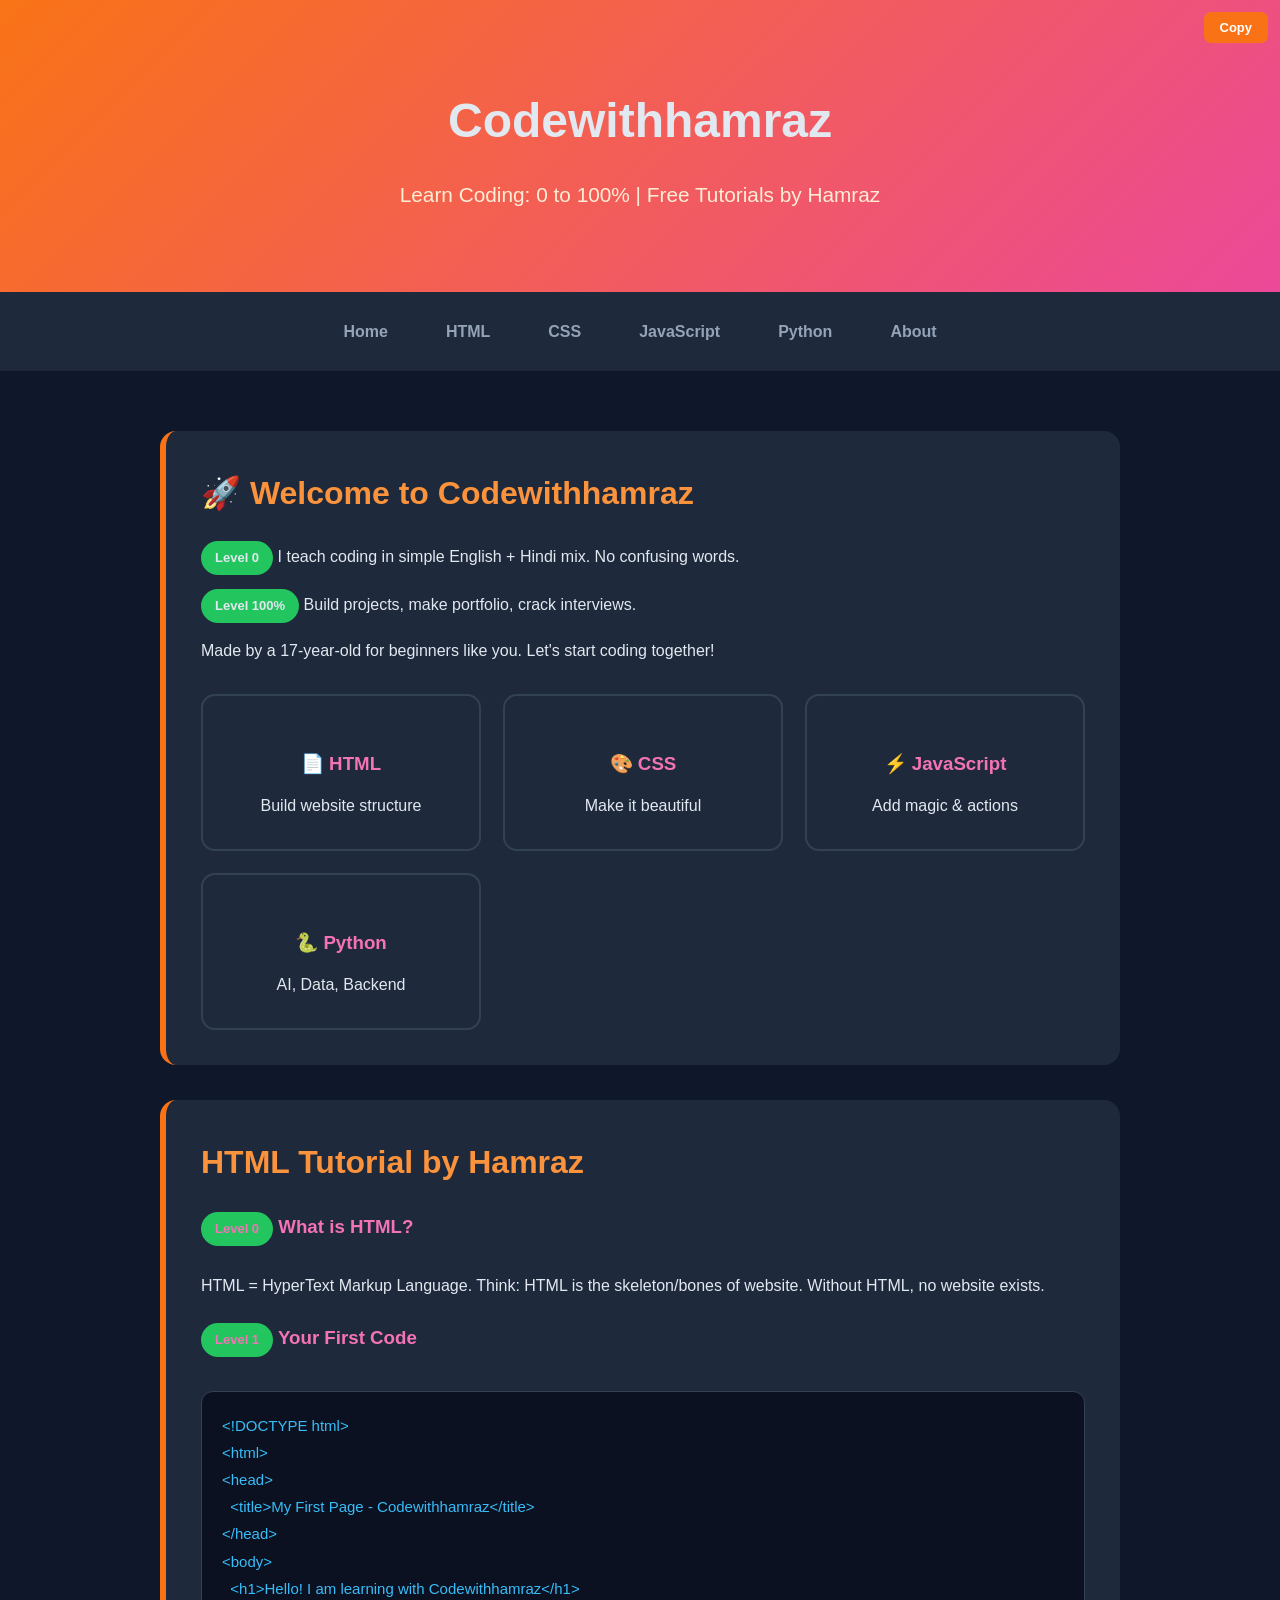
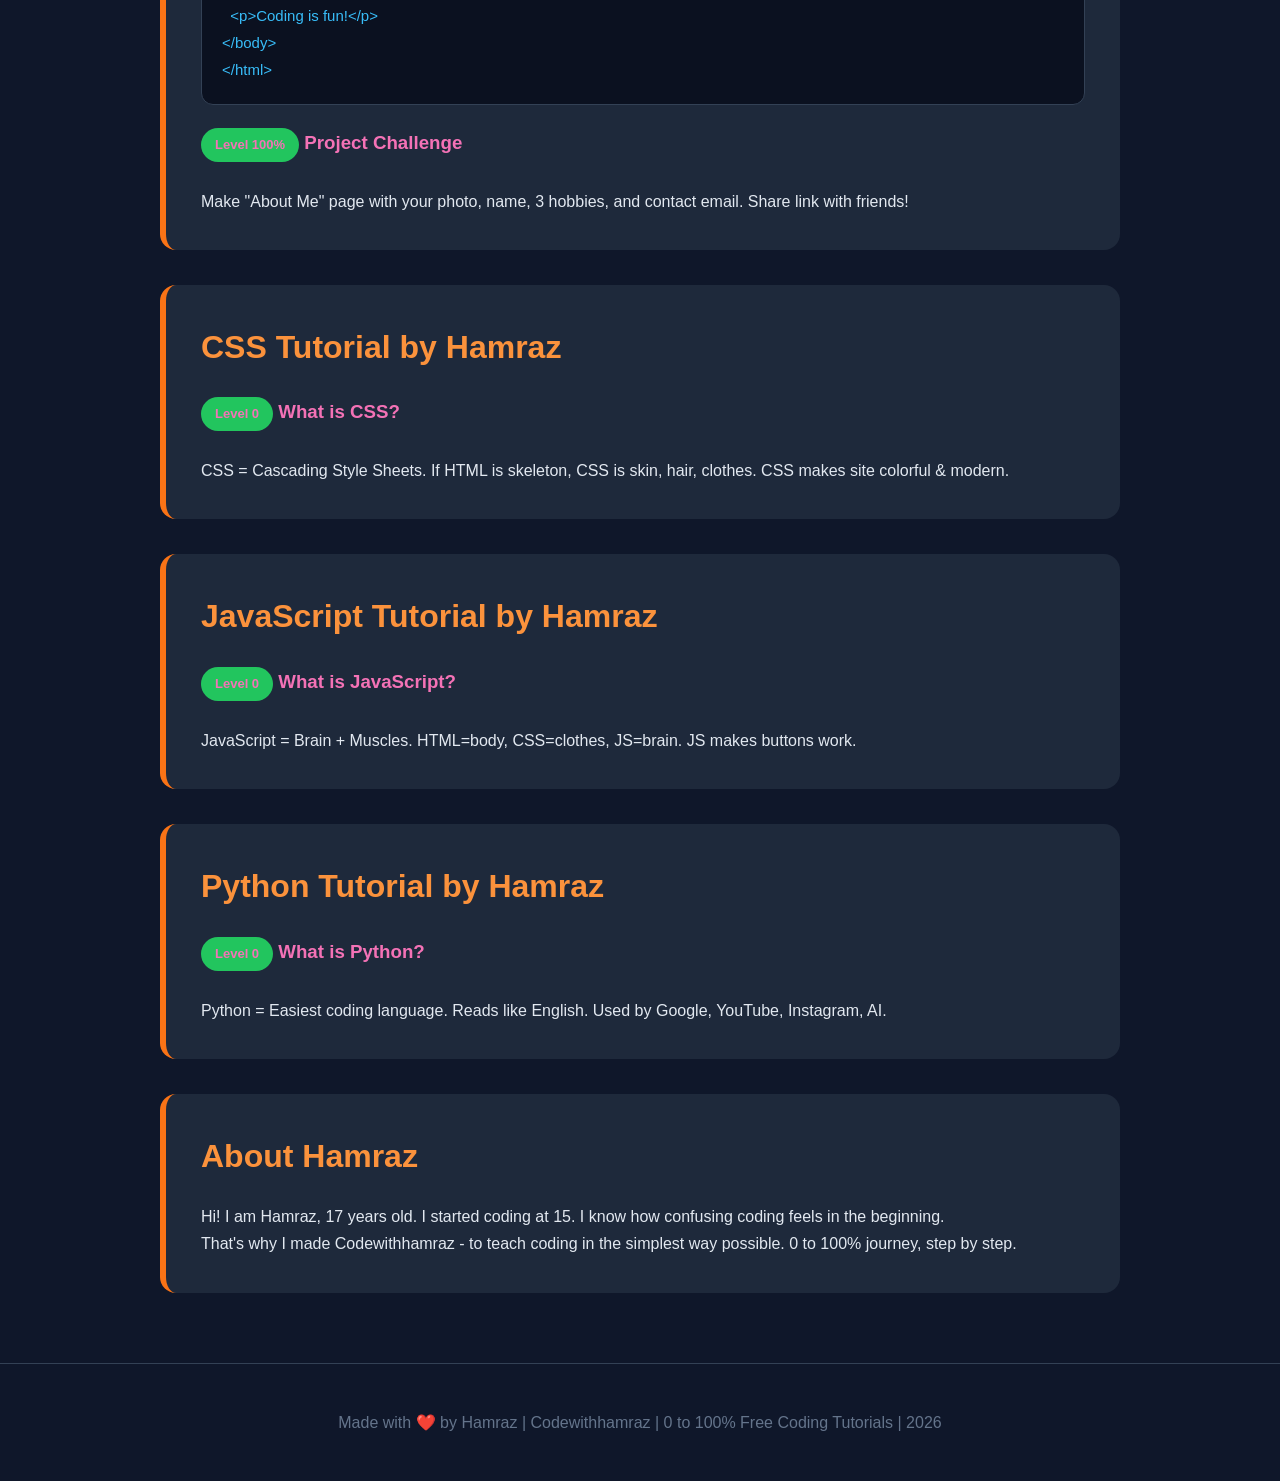
==== index.html @ ed10d459 "Update index.html" ====
<!DOCTYPE html>
<html lang="en">
<head>
<meta charset="UTF-8">
<meta name="viewport" content="width=device-width, initial-scale=1.0">
<title>Codewithhamraz - Learn Coding 0 to 100% Free</title>
<meta name="description" content="Learn coding from 0 to 100% free with Hamraz. HTML, CSS, JavaScript, Python tutorials in simple English.">
<style>
* { margin:0; padding:0; box-sizing:border-box; font-family: 'Segoe UI', Tahoma, sans-serif; }
body { background:#0f172a; color:#e2e8f0; line-height:1.7; }
header { background:linear-gradient(135deg,#f97316,#ec4899); padding:80px 20px; text-align:center; }
header h1 { font-size:3rem; margin-bottom:15px; }
header p { font-size:1.3rem; color:#ffedd5; }
nav { background:#1e293b; padding:16px; display:flex; justify-content:center; gap:18px; flex-wrap:wrap; position:sticky; top:0; z-index:10; }
nav a { color:#94a3b8; text-decoration:none; padding:10px 20px; border-radius:8px; font-weight:600; transition:0.3s; }
nav a:hover { background:#f97316; color:white; }
.container { max-width:1000px; margin:60px auto; padding:0 20px; }
.card { background:#1e293b; padding:35px; border-radius:16px; margin-bottom:35px; border-left:6px solid #f97316; }
h2 { color:#fb923c; margin-bottom:20px; font-size:2rem; }
h3 { color:#f472b6; margin:22px 0 12px 0; }
.level { display:inline-block; background:#22c55e; padding:6px 14px; border-radius:20px; font-size:13px; font-weight:700; margin-bottom:14px; }
pre { background:#0b1120; padding:20px; border-radius:12px; overflow-x:auto; margin:20px 0; border:1px solid #334155; position:relative; }
code { color:#38bdf8; font-size:15px; }
.copy-btn { background:#f97316; border:none; color:white; padding:8px 16px; border-radius:7px; cursor:pointer; font-size:13px; position:absolute; top:12px; right:12px; font-weight:600; }
.grid { display:grid; grid-template-columns:repeat(auto-fit,minmax(230px,1fr)); gap:22px; margin-top:30px; }
.box { background:#1e293b; padding:30px; border-radius:14px; text-align:center; border:2px solid #334155; }
footer { text-align:center; padding:45px 20px; color:#64748b; margin-top:70px; border-top:1px solid #334155; }
</style>
</head>
<body>

<header>
<h1>Codewithhamraz</h1>
<p>Learn Coding: 0 to 100% | Free Tutorials by Hamraz</p>
</header>

<nav>
<a href="#home">Home</a>
<a href="#html">HTML</a>
<a href="#css">CSS</a>
<a href="#js">JavaScript</a>
<a href="#python">Python</a>
<a href="#about">About</a>
</nav>

<div class="container">

<section id="home" class="card">
<h2>🚀 Welcome to Codewithhamraz</h2>
<p><span class="level">Level 0</span> I teach coding in simple English + Hindi mix. No confusing words.</p>
<p><span class="level">Level 100%</span> Build projects, make portfolio, crack interviews.</p>
<p>Made by a 17-year-old for beginners like you. Let's start coding together!</p>

<div class="grid">
<div class="box"><h3>📄 HTML</h3><p>Build website structure</p></div>
<div class="box"><h3>🎨 CSS</h3><p>Make it beautiful</p></div>
<div class="box"><h3>⚡ JavaScript</h3><p>Add magic & actions</p></div>
<div class="box"><h3>🐍 Python</h3><p>AI, Data, Backend</p></div>
</div>
</section>

<section id="html" class="card">
<h2>HTML Tutorial by Hamraz</h2>
<h3><span class="level">Level 0</span> What is HTML?</h3>
<p>HTML = HyperText Markup Language. Think: HTML is the skeleton/bones of website. Without HTML, no website exists.</p>

<h3><span class="level">Level 1</span> Your First Code</h3>
<button class="copy-btn" onclick="copyCode(this)">Copy</button>
<pre><code>&lt;!DOCTYPE html&gt;
&lt;html&gt;
&lt;head&gt;
  &lt;title&gt;My First Page - Codewithhamraz&lt;/title&gt;
&lt;/head&gt;
&lt;body&gt;
  &lt;h1&gt;Hello! I am learning with Codewithhamraz&lt;/h1&gt;
  &lt;p&gt;Coding is fun!&lt;/p&gt;
&lt;/body&gt;
&lt;/html&gt;</code></pre>

<h3><span class="level">Level 100%</span> Project Challenge</h3>
<p>Make "About Me" page with your photo, name, 3 hobbies, and contact email. Share link with friends!</p>
</section>

<section id="css" class="card">
<h2>CSS Tutorial by Hamraz</h2>
<h3><span class="level">Level 0</span> What is CSS?</h3>
<p>CSS = Cascading Style Sheets. If HTML is skeleton, CSS is skin, hair, clothes. CSS makes site colorful & modern.</p>
</section>

<section id="js" class="card">
<h2>JavaScript Tutorial by Hamraz</h2>
<h3><span class="level">Level 0</span> What is JavaScript?</h3>
<p>JavaScript = Brain + Muscles. HTML=body, CSS=clothes, JS=brain. JS makes buttons work.</p>
</section>

<section id="python" class="card">
<h2>Python Tutorial by Hamraz</h2>
<h3><span class="level">Level 0</span> What is Python?</h3>
<p>Python = Easiest coding language. Reads like English. Used by Google, YouTube, Instagram, AI.</p>
</section>

<section id="about" class="card">
<h2>About Hamraz</h2>
<p>Hi! I am Hamraz, 17 years old. I started coding at 15. I know how confusing coding feels in the beginning.</p>
<p>That's why I made Codewithhamraz - to teach coding in the simplest way possible. 0 to 100% journey, step by step.</p>
</section>

</div>

<footer>
Made with ❤️ by Hamraz | Codewithhamraz | 0 to 100% Free Coding Tutorials | 2026
</footer>

<script>
function copyCode(btn) {
  const code = btn.nextElementSibling.querySelector('code').innerText;
  navigator.clipboard.writeText(code);
  btn.innerText = "Copied!";
  setTimeout(() => btn.innerText = "Copy", 2000);
}
</script>

</body>
</html>
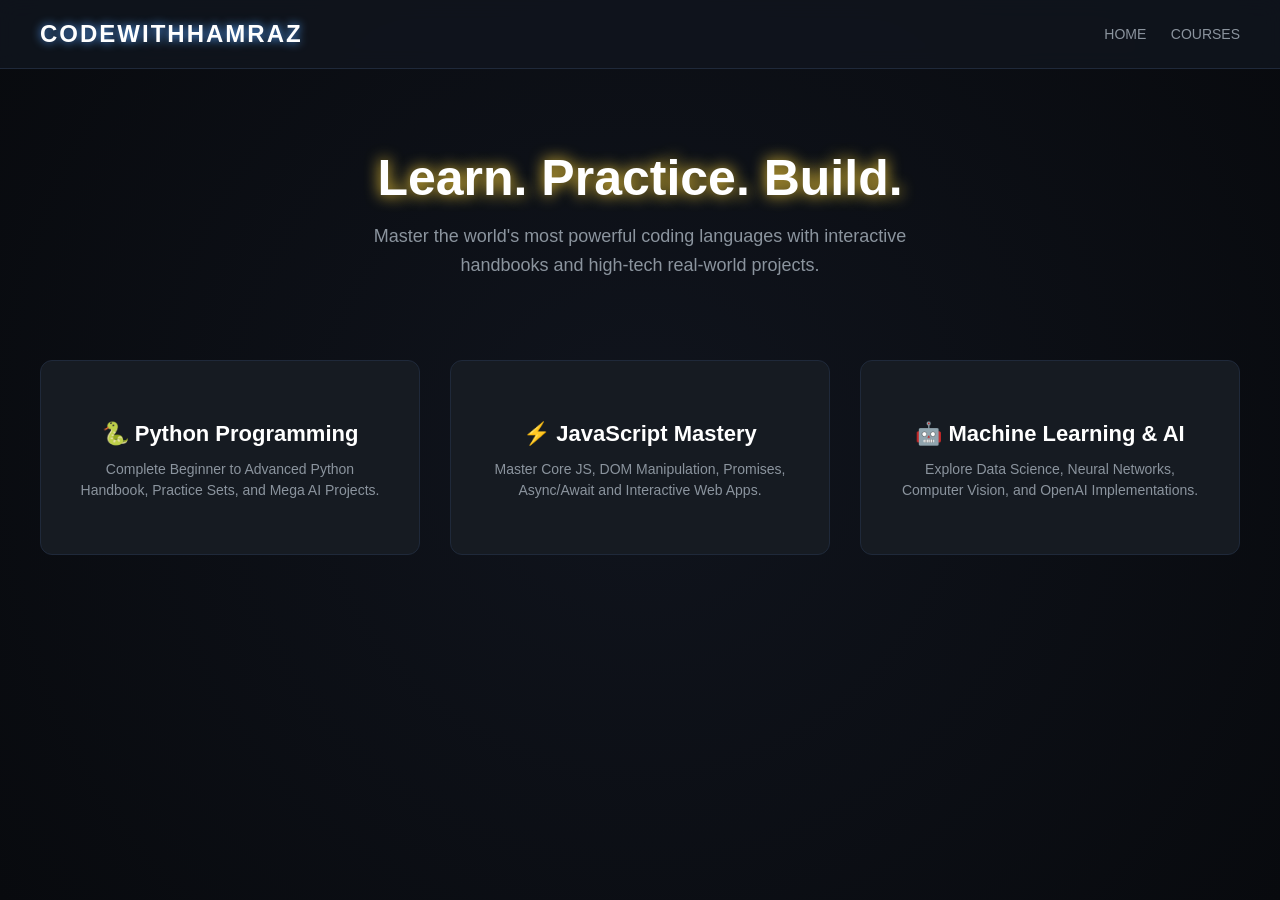
==== commit f4c82abd: "Update index.html" ====
--- a/index.html
+++ b/index.html
@@ -1,124 +1,309 @@
 <!DOCTYPE html>
-<html lang="en">
+<html lang="hi">
 <head>
-<meta charset="UTF-8">
-<meta name="viewport" content="width=device-width, initial-scale=1.0">
-<title>Codewithhamraz - Learn Coding 0 to 100% Free</title>
-<meta name="description" content="Learn coding from 0 to 100% free with Hamraz. HTML, CSS, JavaScript, Python tutorials in simple English.">
-<style>
-* { margin:0; padding:0; box-sizing:border-box; font-family: 'Segoe UI', Tahoma, sans-serif; }
-body { background:#0f172a; color:#e2e8f0; line-height:1.7; }
-header { background:linear-gradient(135deg,#f97316,#ec4899); padding:80px 20px; text-align:center; }
-header h1 { font-size:3rem; margin-bottom:15px; }
-header p { font-size:1.3rem; color:#ffedd5; }
-nav { background:#1e293b; padding:16px; display:flex; justify-content:center; gap:18px; flex-wrap:wrap; position:sticky; top:0; z-index:10; }
-nav a { color:#94a3b8; text-decoration:none; padding:10px 20px; border-radius:8px; font-weight:600; transition:0.3s; }
-nav a:hover { background:#f97316; color:white; }
-.container { max-width:1000px; margin:60px auto; padding:0 20px; }
-.card { background:#1e293b; padding:35px; border-radius:16px; margin-bottom:35px; border-left:6px solid #f97316; }
-h2 { color:#fb923c; margin-bottom:20px; font-size:2rem; }
-h3 { color:#f472b6; margin:22px 0 12px 0; }
-.level { display:inline-block; background:#22c55e; padding:6px 14px; border-radius:20px; font-size:13px; font-weight:700; margin-bottom:14px; }
-pre { background:#0b1120; padding:20px; border-radius:12px; overflow-x:auto; margin:20px 0; border:1px solid #334155; position:relative; }
-code { color:#38bdf8; font-size:15px; }
-.copy-btn { background:#f97316; border:none; color:white; padding:8px 16px; border-radius:7px; cursor:pointer; font-size:13px; position:absolute; top:12px; right:12px; font-weight:600; }
-.grid { display:grid; grid-template-columns:repeat(auto-fit,minmax(230px,1fr)); gap:22px; margin-top:30px; }
-.box { background:#1e293b; padding:30px; border-radius:14px; text-align:center; border:2px solid #334155; }
-footer { text-align:center; padding:45px 20px; color:#64748b; margin-top:70px; border-top:1px solid #334155; }
-</style>
+    <meta charset="UTF-8">
+    <meta name="viewport" content="width=device-width, initial-scale=1.0">
+    <title>CodeWithHamraz - Cyberpunk Coding Hub</title>
+    <style>
+        * { box-sizing: border-box; margin: 0; padding: 0; font-family: 'Segoe UI', Tahoma, Geneva, Verdana, sans-serif; }
+        body { background: radial-gradient(circle at center, #10141d 0%, #080a0e 100%); color: #e0e6ed; overflow-x: hidden; min-height: 100vh; }
+        a { text-decoration: none; transition: 0.3s; }
+
+        /* Navigation Header */
+        header { background: rgba(16, 20, 29, 0.9); padding: 20px 40px; display: flex; justify-content: space-between; align-items: center; border-bottom: 1px solid #1f293a; position: sticky; top: 0; z-index: 100; backdrop-filter: blur(10px); }
+        .logo { font-size: 24px; font-weight: 800; color: #fff; text-transform: uppercase; letter-spacing: 2px; text-shadow: 0 0 10px #58a6ff; }
+        .nav-links a { color: #8b949e; font-size: 14px; font-weight: 500; text-transform: uppercase; margin-left: 20px; }
+        .nav-links a:hover { color: #fff; text-shadow: 0 0 5px #fff; }
+
+        /* Main Homepage Section */
+        #main-homepage { padding: 80px 40px; display: block; }
+        .hero { text-align: center; margin-bottom: 80px; position: relative; }
+        .hero h1 { font-size: 50px; color: #fff; text-shadow: 0 0 15px #ffd43b; margin-bottom: 15px; }
+        .hero p { font-size: 18px; color: #8b949e; max-width: 600px; margin: 0 auto; line-height: 1.6; }
+
+        /* Redesigned 3D Glowing Course Cards */
+        .course-grid { display: grid; grid-template-columns: repeat(auto-fit, minmax(300px, 1fr)); gap: 30px; max-width: 1200px; margin: 0 auto; }
+        .course-card { background: #161b22; border: 1px solid #1f293a; border-radius: 12px; padding: 35px; text-align: center; transition: 0.4s; cursor: pointer; position: relative; }
+        .course-card h3 { font-size: 22px; color: #fff; margin-bottom: 12px; }
+        .course-card p { font-size: 14px; color: #8b949e; line-height: 1.5; }
+        
+        /* Individual Card Glows */
+        #python-card:hover { border-color: #ffd43b; box-shadow: 0 10px 30px rgba(255, 212, 59, 0.2); transform: translateY(-10px); }
+        #js-card:hover { border-color: #f7df1e; box-shadow: 0 10px 30px rgba(247, 223, 30, 0.2); transform: translateY(-10px); }
+        #ml-card:hover { border-color: #00ced1; box-shadow: 0 10px 30px rgba(0, 206, 209, 0.2); transform: translateY(-10px); }
+
+        /* COURSE INNER SECTIONS (Hidden initially) */
+        .course-container { display: none; width: 100%; min-height: 100vh; }
+        .course-container.active { display: flex; }
+
+        /* Universal Sidebar */
+        .sidebar { width: 320px; background: #080a0e; padding: 30px 15px; border-right: 1px solid #1f293a; height: 100vh; position: sticky; top: 75px; overflow-y: auto; }
+        .sidebar h2 { text-align: center; margin-bottom: 25px; font-size: 20px; color: #ffd43b; text-transform: uppercase; }
+        .sidebar a { display: block; color: #8b949e; padding: 12px 15px; border-radius: 6px; margin-bottom: 8px; font-size: 13px; font-weight: 500; cursor: pointer; }
+        .sidebar a:hover { color: #fff; background: rgba(255,255,255,0.05); }
+        .sidebar a.active { color: #fff; background: #161b22; border: 1px solid #306998; box-shadow: 0 0 15px rgba(48, 105, 152, 0.3); }
+
+        /* Content Area */
+        .content-area { flex: 1; padding: 60px 40px; background: #0d1117; }
+        .chapter-content { display: none; max-width: 900px; margin: 0 auto; animation: fadeIn 0.4s; }
+        .chapter-content.active { display: block; }
+
+        /* Typography inside courses */
+        h1.chapter-title { color: #58a6ff; margin-bottom: 20px; font-size: 32px; border-bottom: 2px solid #306998; padding-bottom: 10px; }
+        h3 { color: #ffd43b; margin: 25px 0 12px 0; font-size: 18px; }
+        p { line-height: 1.7; margin-bottom: 18px; font-size: 16px; color: #c9d1d9; }
+        ul, ol { margin-left: 25px; margin-bottom: 18px; line-height: 1.7; color: #c9d1d9; }
+        li { margin-bottom: 7px; }
+
+        /* Code Block Styling */
+        pre { background: #161b22; border: 1px solid #1f293a; border-radius: 8px; padding: 20px; margin: 20px 0; overflow-x: auto; font-family: monospace; font-size: 14px; color: #f0f6fc; }
+        .practice-set { background: rgba(255, 212, 59, 0.05); border-left: 4px solid #ffd43b; padding: 25px; margin-top: 40px; border-radius: 8px; }
+        .inner-grid { display: grid; grid-template-columns: repeat(auto-fit, minmax(200px, 1fr)); gap: 15px; margin: 25px 0; }
+        .inner-card { background: #161b22; border: 1px solid #30363d; padding: 15px; border-radius: 6px; text-align: center; font-size: 14px; }
+
+        @keyframes fadeIn { from { opacity: 0; transform: translateY(10px); } to { opacity: 1; transform: translateY(0); } }
+    </style>
 </head>
 <body>
 
-<header>
-<h1>Codewithhamraz</h1>
-<p>Learn Coding: 0 to 100% | Free Tutorials by Hamraz</p>
-</header>
-
-<nav>
-<a href="#home">Home</a>
-<a href="#html">HTML</a>
-<a href="#css">CSS</a>
-<a href="#js">JavaScript</a>
-<a href="#python">Python</a>
-<a href="#about">About</a>
-</nav>
-
-<div class="container">
-
-<section id="home" class="card">
-<h2>🚀 Welcome to Codewithhamraz</h2>
-<p><span class="level">Level 0</span> I teach coding in simple English + Hindi mix. No confusing words.</p>
-<p><span class="level">Level 100%</span> Build projects, make portfolio, crack interviews.</p>
-<p>Made by a 17-year-old for beginners like you. Let's start coding together!</p>
-
-<div class="grid">
-<div class="box"><h3>📄 HTML</h3><p>Build website structure</p></div>
-<div class="box"><h3>🎨 CSS</h3><p>Make it beautiful</p></div>
-<div class="box"><h3>⚡ JavaScript</h3><p>Add magic & actions</p></div>
-<div class="box"><h3>🐍 Python</h3><p>AI, Data, Backend</p></div>
-</div>
-</section>
-
-<section id="html" class="card">
-<h2>HTML Tutorial by Hamraz</h2>
-<h3><span class="level">Level 0</span> What is HTML?</h3>
-<p>HTML = HyperText Markup Language. Think: HTML is the skeleton/bones of website. Without HTML, no website exists.</p>
-
-<h3><span class="level">Level 1</span> Your First Code</h3>
-<button class="copy-btn" onclick="copyCode(this)">Copy</button>
-<pre><code>&lt;!DOCTYPE html&gt;
-&lt;html&gt;
-&lt;head&gt;
-  &lt;title&gt;My First Page - Codewithhamraz&lt;/title&gt;
-&lt;/head&gt;
-&lt;body&gt;
-  &lt;h1&gt;Hello! I am learning with Codewithhamraz&lt;/h1&gt;
-  &lt;p&gt;Coding is fun!&lt;/p&gt;
-&lt;/body&gt;
-&lt;/html&gt;</code></pre>
-
-<h3><span class="level">Level 100%</span> Project Challenge</h3>
-<p>Make "About Me" page with your photo, name, 3 hobbies, and contact email. Share link with friends!</p>
-</section>
-
-<section id="css" class="card">
-<h2>CSS Tutorial by Hamraz</h2>
-<h3><span class="level">Level 0</span> What is CSS?</h3>
-<p>CSS = Cascading Style Sheets. If HTML is skeleton, CSS is skin, hair, clothes. CSS makes site colorful & modern.</p>
-</section>
-
-<section id="js" class="card">
-<h2>JavaScript Tutorial by Hamraz</h2>
-<h3><span class="level">Level 0</span> What is JavaScript?</h3>
-<p>JavaScript = Brain + Muscles. HTML=body, CSS=clothes, JS=brain. JS makes buttons work.</p>
-</section>
-
-<section id="python" class="card">
-<h2>Python Tutorial by Hamraz</h2>
-<h3><span class="level">Level 0</span> What is Python?</h3>
-<p>Python = Easiest coding language. Reads like English. Used by Google, YouTube, Instagram, AI.</p>
-</section>
-
-<section id="about" class="card">
-<h2>About Hamraz</h2>
-<p>Hi! I am Hamraz, 17 years old. I started coding at 15. I know how confusing coding feels in the beginning.</p>
-<p>That's why I made Codewithhamraz - to teach coding in the simplest way possible. 0 to 100% journey, step by step.</p>
-</section>
-
-</div>
-
-<footer>
-Made with ❤️ by Hamraz | Codewithhamraz | 0 to 100% Free Coding Tutorials | 2026
-</footer>
-
-<script>
-function copyCode(btn) {
-  const code = btn.nextElementSibling.querySelector('code').innerText;
-  navigator.clipboard.writeText(code);
-  btn.innerText = "Copied!";
-  setTimeout(() => btn.innerText = "Copy", 2000);
-}
-</script>
-
+    <header>
+        <div class="logo">CodeWithHamraz</div>
+        <nav class="nav-links">
+            <a href="#" onclick="showHomepage()">Home</a>
+            <a href="#courses">Courses</a>
+        </nav>
+    </header>
+
+    <section id="main-homepage">
+        <div class="hero">
+            <h1>Learn. Practice. Build.</h1>
+            <p>Master the world's most powerful coding languages with interactive handbooks and high-tech real-world projects.</p>
+        </div>
+
+        <div class="course-grid" id="courses">
+            <div class="course-card" id="python-card" onclick="openCourse('python')">
+                <h3>🐍 Python Programming</h3>
+                <p>Complete Beginner to Advanced Python Handbook, Practice Sets, and Mega AI Projects.</p>
+            </div>
+
+            <div class="course-card" id="js-card" onclick="openCourse('javascript')">
+                <h3>⚡ JavaScript Mastery</h3>
+                <p>Master Core JS, DOM Manipulation, Promises, Async/Await and Interactive Web Apps.</p>
+            </div>
+
+            <div class="course-card" id="ml-card" onclick="openCourse('ml')">
+                <h3>🤖 Machine Learning & AI</h3>
+                <p>Explore Data Science, Neural Networks, Computer Vision, and OpenAI Implementations.</p>
+            </div>
+        </div>
+    </section>
+
+    <section id="python-section" class="course-container">
+        <div class="sidebar">
+            <h2>Python Handbook</h2>
+            <a onclick="showChapter('py', 'py-cover')" class="active">🏠 Overview</a>
+            <a onclick="showChapter('py', 'py-ch1')">💥 Ch 1: Modules & Pip</a>
+            <a onclick="showChapter('py', 'py-ch2')">🔢 Ch 2: Variables & Datatypes</a>
+            <a onclick="showChapter('py', 'py-ch3')">🔤 Ch 3: Strings</a>
+            <a onclick="showChapter('py', 'py-ch4')">📋 Ch 4: Lists & Tuples</a>
+            <a onclick="showChapter('py', 'py-ch5')">📖 Ch 5: Dictionary & Sets</a>
+            <a onclick="showChapter('py', 'py-ch6')">🔀 Ch 6: Conditionals</a>
+            <a onclick="showChapter('py', 'py-ch7')">🔄 Ch 7: Loops in Python</a>
+            <a onclick="showChapter('py', 'py-ch8')">⚙️ Ch 8: Functions & Recursion</a>
+            <a onclick="showChapter('py', 'py-ch9')">📂 Ch 9: File I/O</a>
+            <a onclick="showChapter('py', 'py-ch10')">🏗️ Ch 10: OOPs Concepts</a>
+            <a onclick="showChapter('py', 'py-ch11')">🧬 Ch 11: Inheritance</a>
+            <a onclick="showChapter('py', 'py-ch12')">🚀 Ch 12: Advanced Python 1</a>
+            <a onclick="showChapter('py', 'py-ch13')">🔥 Ch 13: Advanced Python 2</a>
+            <a onclick="showChapter('py', 'py-proj1')">🎮 Project 1: Snake Water Gun</a>
+            <a onclick="showChapter('py', 'py-proj2')">🎯 Project 2: Perfect Guess</a>
+            <a onclick="showChapter('py', 'py-megaproj')">🤖 Mega AI Projects</a>
+        </div>
+        <div class="content-area">
+            <div id="py-cover" class="chapter-content active">
+                <h1 class="chapter-title">The Ultimate Python Handbook</h1>
+                <p>Welcome to CodeWithHamraz's Python course! Python rules the industry in AI, Data Science, and Web Automation.</p>
+                <pre><code>print("Welcome to CodeWithHamraz Python Guide!")</code></pre>
+            </div>
+            <div id="py-ch1" class="chapter-content">
+                <h1 class="chapter-title">Chapter 1: Modules, Comments & Pip</h1>
+                <p>Python ek aasan aur beginner friendly language hai. Iska use AI aur Automation me sabse zyada hota hai.</p>
+                <p><strong>Pip:</strong> Package manager jo external modules install karta hai (e.g. <code>pip install flask</code>).</p>
+                <pre><code>import os  # Built-in module
+print("Hello World")  # First Program</code></pre>
+            </div>
+            <div id="py-ch2" class="chapter-content">
+                <h1 class="chapter-title">Chapter 2: Variables and Datatypes</h1>
+                <p>Variables data containers hote hain. Python input automatic data type scan karta hai.</p>
+                <pre><code>a = 45  # Integer
+b = "Hamraz"  # String
+c = 85.6  # Float</code></pre>
+            </div>
+            <div id="py-ch3" class="chapter-content">
+                <h1 class="chapter-title">Chapter 3: Strings</h1>
+                <p>String slice syntax: <code>name[start:end]</code>. Characters count, change aur modification standard operations hain.</p>
+                <pre><code>name = "Hamraz"
+print(name[0:3]) # Output: Ham</code></pre>
+            </div>
+            <div id="py-ch4" class="chapter-content"><h1 class="chapter-title">Chapter 4: Lists & Tuples</h1><p>List mutable (changeable) container hai aur Tuple immutable (unchangeable) hota hai.</p><pre><code>myList = [1, 5, 8, "Python"]
+myTuple = (1, 2, 3)</code></pre></div>
+            <div id="py-ch5" class="chapter-content"><h1 class="chapter-title">Chapter 5: Dictionary & Sets</h1><p>Dictionary Key-Value pair collections store karta hai, Sets unique non-repetitive values hold karta hai.</p><pre><code>myDict = {"key": "value"}
+mySet = {1, 2, 3, 3} # duplicate 3 is ignored</code></pre></div>
+            <div id="py-ch6" class="chapter-content"><h1 class="chapter-title">Chapter 6: Conditional Expressions</h1><p>Decision making ke liye <code>if-elif-else</code> ladder statements use hote hain.</p><pre><code>if(a > 18): print("Adult")
+else: print("Minor")</code></pre></div>
+            <div id="py-ch7" class="chapter-content"><h1 class="chapter-title">Chapter 7: Loops in Python</h1><p>Code repetitive block execution ke liye <code>for</code> aur <code>while</code> loops optimized hain.</p><pre><code>for i in range(10):
+    print(i)</code></pre></div>
+            <div id="py-ch8" class="chapter-content"><h1 class="chapter-title">Chapter 8: Functions & Recursion</h1><p>Reusable code block dynamic processing functions generate karta hai. Recursion self-calling operations execute karta hai.</p><pre><code>def greet(name):
+    print("Hello " + name)</code></pre></div>
+            <div id="py-ch9" class="chapter-content"><h1 class="chapter-title">Chapter 9: File I/O</h1><p>Hard drive data files persistent data management control data load methods optimize karti hai.</p><pre><code>with open("file.txt", "r") as f:
+    data = f.read()</code></pre></div>
+            <div id="py-ch10" class="chapter-content"><h1 class="chapter-title">Chapter 10: OOPs Concepts</h1><p>Classes, Objects aur attributes blueprint standard real-world architectural entity logic design models hain.</p><pre><code>class Employee:
+    company = "Google"</code></pre></div>
+            <div id="py-ch11" class="chapter-content"><h1 class="chapter-title">Chapter 11: Inheritance</h1><p>Base class attributes and behaviors code extension sub-class properties logic expand methods inject patterns support krti h.</p></div>
+            <div id="py-ch12" class="chapter-content"><h1 class="chapter-title">Chapter 12: Advanced Python 1</h1><p>Exception Handling (try-except), Walrus operator, Match Case aur Custom Exception management system operations standard code handling types compile karta h.</p></div>
+            <div id="py-ch13" class="chapter-content"><h1 class="chapter-title">Chapter 13: Advanced Python 2</h1><p>Lambda expressions, Map, Filter, Reduce architecture operations functions sequence logic structures design optimize tools execute elements compile methods handle execution map layers deploy parameters sync tags pattern models build patterns execute structure.</p></div>
+            <div id="py-proj1" class="chapter-content"><h1 class="chapter-title">Project 1: Snake Water Gun</h1><p>Random matrix module choices logical conditions engine computer processing workflow structure game logic compile operations trace map handles.</p></div>
+            <div id="py-proj2" class="chapter-content"><h1 class="chapter-title">Project 2: Perfect Guess Game</h1><p>High low system algorithm loop counter tracking user engine score generation modules build structure.</p></div>
+            <div id="py-megaproj" class="chapter-content">
+                <h1 class="chapter-title">🤖 Mega AI Projects</h1>
+                <h3>1. Jarvis Voice Assistant</h3>
+                <p>Speech recognition, Pyttsx3 text modules, internet browsers aur dynamic data processing engine control setup execute patterns system deploy architecture.</p>
+                <h3>2. Auto WhatsApp Chatbot</h3>
+                <p>Pyautogui system capture click simulation coordinates monitoring and dynamic processing automation.</p>
+            </div>
+        </div>
+    </section>
+
+    <section id="javascript-section" class="course-container">
+        <div class="sidebar">
+            <h2>JavaScript Guide</h2>
+            <a onclick="showChapter('js', 'js-cover')" class="active">🏠 JS Overview</a>
+            <a onclick="showChapter('js', 'js-ch1')">⚡ Variables & Operators</a>
+            <a onclick="showChapter('js', 'js-ch2')">🎯 DOM Manipulation</a>
+            <a onclick="showChapter('js', 'js-ch3')">🚀 Async Await & API</a>
+            <a onclick="showChapter('js', 'js-proj')">🎮 Interactive Projects</a>
+        </div>
+        <div class="content-area">
+            <div id="js-cover" class="chapter-content active">
+                <h1 class="chapter-title">JavaScript Mastery</h1>
+                <p>JavaScript core internet interaction processing software model dynamic interfaces construct data pipeline client layer system deploy systems automation control web structure development handles.</p>
+                <pre><code>console.log("JavaScript Engine Live!");</code></pre>
+            </div>
+            <div id="js-ch1" class="chapter-content">
+                <h1 class="chapter-title">Variables & Modern Scopes</h1>
+                <p>Modern scripts contain scope optimization declarations <code>let</code>, <code>const</code>, and <code>var</code> global structures tracking elements definitions block execution scope logic layout operations.</p>
+                <pre><code>const pi = 3.14159;
+let userScore = 100;</code></pre>
+            </div>
+            <div id="js-ch2" class="chapter-content">
+                <h1 class="chapter-title">Document Object Model (DOM)</h1>
+                <p>DOM logic query system event processing interface injection handlers dynamically web document content manipulate click trackers elements update layout design components rendering dynamic engine rules tracking selectors structural manipulation control patterns.</p>
+                <pre><code>document.querySelector("#btn").addEventListener("click", () => {
+    document.body.style.backgroundColor = "cyan";
+});</code></pre>
+            </div>
+            <div id="js-ch3" class="chapter-content">
+                <h1 class="chapter-title">Promises & Asynchronous Execution</h1>
+                <p>Asynchronous runtime execution handles remote database communication streams server requests fetch structural logic handling architecture models <code>async/await</code> pipeline tracking standard patterns.</p>
+                <pre><code>async function fetchUserData() {
+    let response = await fetch('https://api.github.com');
+    let data = await response.json();
+    console.log(data);
+}</code></pre>
+            </div>
+            <div id="js-proj" class="chapter-content">
+                <h1 class="chapter-title">JS Real-World Projects</h1>
+                <h3>1. Dynamic Weather Web App</h3>
+                <p>Live remote weather station open mapping structure weather parameters client interfaces rendering live widgets engine execution layers update dashboard components display metrics tracking tools control layout modules framework.</p>
+            </div>
+        </div>
+    </section>
+
+    <section id="ml-section" class="course-container">
+        <div class="sidebar">
+            <h2>AI & ML Core</h2>
+            <a onclick="showChapter('ml', 'ml-cover')" class="active">🏠 ML Overview</a>
+            <a onclick="showChapter('ml', 'ml-ch1')">📊 Data Prep & NumPy</a>
+            <a onclick="showChapter('ml', 'ml-ch2')">📈 Regression Models</a>
+            <a onclick="showChapter('ml', 'ml-ch3')">🧠 Deep Learning & AI</a>
+        </div>
+        <div class="content-area">
+            <div id="ml-cover" class="chapter-content active">
+                <h1 class="chapter-title">Machine Learning & Artificial Intelligence</h1>
+                <p>Mathematical calculations predictive algorithm automation systems deep array vector manipulation dataset classification clusters neural structures intelligence setup engineering data science control system patterns tracking training optimization metrics standard model.</p>
+            </div>
+            <div id="ml-ch1" class="chapter-content">
+                <h1 class="chapter-title">Data Science Libraries (NumPy & Pandas)</h1>
+                <p>Multi dimensional matrix processing data framing vector calculations analysis array transformation matrix logic execution framework data profiling metrics standard data structures load optimization clean records formatting modules trace structure parsing tools setup elements execution matrix maps sync.</p>
+                <pre><code>import numpy as np
+import pandas as pd
+df = pd.read_csv('dataset.csv')</code></pre>
+            </div>
+            <div id="ml-ch2" class="chapter-content">
+                <h1 class="chapter-title">Supervised Machine Learning Algorithms</h1>
+                <p>Linear Regression, Logical classification tree structures modeling split validation training data distribution curve patterns evaluation tracking metrics mean error square checking accuracy loss verification algorithms design calculation system deploy logic framework structural optimization.</p>
+                <pre><code>from sklearn.linear_model import LinearRegression
+model = LinearRegression()
+model.fit(X_train, y_train)</code></pre>
+            </div>
+            <div id="ml-ch3" class="chapter-content">
+                <h1 class="chapter-title">Deep Learning Architecture (TensorFlow & Neural Nets)</h1>
+                <p>Artificial Neural Network design nodes weights backpropagation activations functions computation systems processing hidden network matrix hidden layers computation vision recognition transformers models design pipelines deployment automated cognitive framework logic calculation systems processing models layout structure track optimized.</p>
+            </div>
+        </div>
+    </section>
+
+    <script>
+        function openCourse(courseType) {
+            // Hide main homepage layout
+            document.getElementById('main-homepage').style.display = 'none';
+            
+            // Close any currently running courses
+            const activeContainers = document.querySelectorAll('.course-container');
+            activeContainers.forEach(container => container.classList.remove('active'));
+            
+            // Activate the correct course section container
+            const selectedSection = document.getElementById(courseType + '-section');
+            if (selectedSection) {
+                selectedSection.classList.add('active');
+                
+                // Find first item in that specific course container sidebar and display it
+                const initialContentId = selectedSection.querySelector('.chapter-content').id;
+                showChapter(courseType, initialContentId);
+            }
+            window.scrollTo(0, 0);
+        }
+
+        function showHomepage() {
+            // Shut down all courses view panels
+            const activeContainers = document.querySelectorAll('.course-container');
+            activeContainers.forEach(container => container.classList.remove('active'));
+            
+            // Reload home layout dashboard
+            document.getElementById('main-homepage').style.display = 'block';
+            window.scrollTo(0, 0);
+        }
+
+        function showChapter(coursePrefix, targetChapterId) {
+            const contextSection = document.getElementById(coursePrefix + '-section');
+            if (!contextSection) return;
+
+            // Hide previous tabs content within this active section scope
+            const siblingChapters = contextSection.querySelectorAll('.chapter-content');
+            siblingChapters.forEach(tab => tab.classList.remove('active'));
+
+            // Wake up active requested chapter container panel
+            const currentTab = document.getElementById(targetChapterId);
+            if (currentTab) currentTab.classList.add('active');
+
+            // Toggle sidebar active selection visual style indicators
+            const navigationLinks = contextSection.querySelectorAll('.sidebar a');
+            navigationLinks.forEach(link => link.classList.remove('active'));
+
+            if (event && event.currentTarget && event.currentTarget.tagName === 'A') {
+                event.currentTarget.classList.add('active');
+            }
+        }
+    </script>
 </body>
 </html>
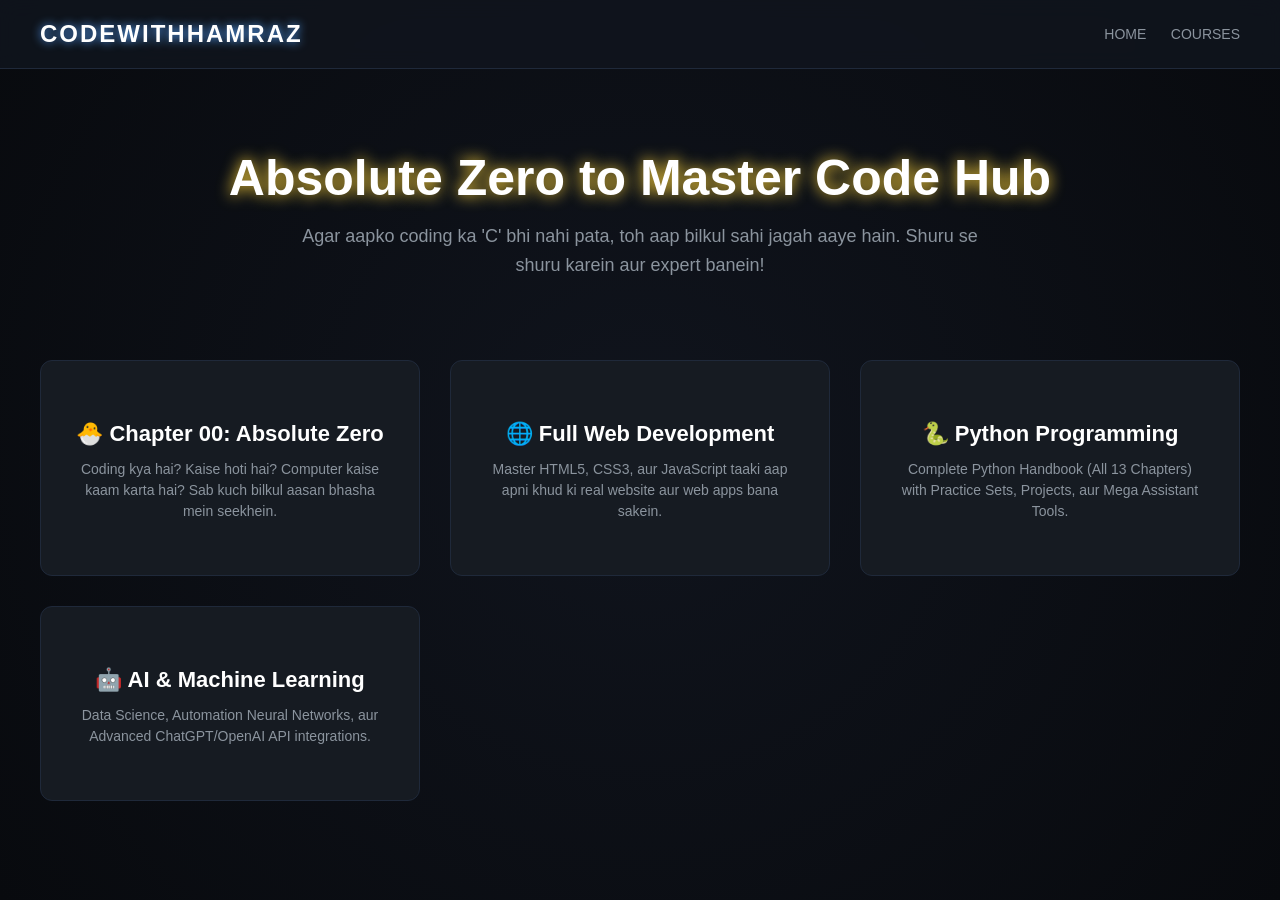
==== commit 50fcd7ab: "Add files via upload" ====
--- a/index.html
+++ b/index.html
@@ -3,63 +3,54 @@
 <head>
     <meta charset="UTF-8">
     <meta name="viewport" content="width=device-width, initial-scale=1.0">
-    <title>CodeWithHamraz - Cyberpunk Coding Hub</title>
+    <title>CodeWithHamraz - Cyberpunk Ultimate Coding Hub</title>
     <style>
         * { box-sizing: border-box; margin: 0; padding: 0; font-family: 'Segoe UI', Tahoma, Geneva, Verdana, sans-serif; }
         body { background: radial-gradient(circle at center, #10141d 0%, #080a0e 100%); color: #e0e6ed; overflow-x: hidden; min-height: 100vh; }
         a { text-decoration: none; transition: 0.3s; }
 
-        /* Navigation Header */
+        /* Cyberpunk Header */
         header { background: rgba(16, 20, 29, 0.9); padding: 20px 40px; display: flex; justify-content: space-between; align-items: center; border-bottom: 1px solid #1f293a; position: sticky; top: 0; z-index: 100; backdrop-filter: blur(10px); }
         .logo { font-size: 24px; font-weight: 800; color: #fff; text-transform: uppercase; letter-spacing: 2px; text-shadow: 0 0 10px #58a6ff; }
         .nav-links a { color: #8b949e; font-size: 14px; font-weight: 500; text-transform: uppercase; margin-left: 20px; }
         .nav-links a:hover { color: #fff; text-shadow: 0 0 5px #fff; }
 
-        /* Main Homepage Section */
+        /* Main Homepage Panel */
         #main-homepage { padding: 80px 40px; display: block; }
-        .hero { text-align: center; margin-bottom: 80px; position: relative; }
+        .hero { text-align: center; margin-bottom: 80px; }
         .hero h1 { font-size: 50px; color: #fff; text-shadow: 0 0 15px #ffd43b; margin-bottom: 15px; }
-        .hero p { font-size: 18px; color: #8b949e; max-width: 600px; margin: 0 auto; line-height: 1.6; }
-
-        /* Redesigned 3D Glowing Course Cards */
-        .course-grid { display: grid; grid-template-columns: repeat(auto-fit, minmax(300px, 1fr)); gap: 30px; max-width: 1200px; margin: 0 auto; }
-        .course-card { background: #161b22; border: 1px solid #1f293a; border-radius: 12px; padding: 35px; text-align: center; transition: 0.4s; cursor: pointer; position: relative; }
+        .hero p { font-size: 18px; color: #8b949e; max-width: 700px; margin: 0 auto; line-height: 1.6; }
+
+        /* 3D Dynamic Cards Layout */
+        .course-grid { display: grid; grid-template-columns: repeat(auto-fit, minmax(280px, 1fr)); gap: 30px; max-width: 1200px; margin: 0 auto; }
+        .course-card { background: #161b22; border: 1px solid #1f293a; border-radius: 12px; padding: 35px; text-align: center; transition: 0.4s; cursor: pointer; }
         .course-card h3 { font-size: 22px; color: #fff; margin-bottom: 12px; }
         .course-card p { font-size: 14px; color: #8b949e; line-height: 1.5; }
         
-        /* Individual Card Glows */
+        #zero-card:hover { border-color: #a5d6ff; box-shadow: 0 10px 30px rgba(165, 214, 255, 0.2); transform: translateY(-10px); }
+        #web-card:hover { border-color: #ff7b72; box-shadow: 0 10px 30px rgba(255, 123, 114, 0.2); transform: translateY(-10px); }
         #python-card:hover { border-color: #ffd43b; box-shadow: 0 10px 30px rgba(255, 212, 59, 0.2); transform: translateY(-10px); }
-        #js-card:hover { border-color: #f7df1e; box-shadow: 0 10px 30px rgba(247, 223, 30, 0.2); transform: translateY(-10px); }
         #ml-card:hover { border-color: #00ced1; box-shadow: 0 10px 30px rgba(0, 206, 209, 0.2); transform: translateY(-10px); }
 
-        /* COURSE INNER SECTIONS (Hidden initially) */
+        /* COURSE INNER VIEW PANELS */
         .course-container { display: none; width: 100%; min-height: 100vh; }
         .course-container.active { display: flex; }
 
-        /* Universal Sidebar */
         .sidebar { width: 320px; background: #080a0e; padding: 30px 15px; border-right: 1px solid #1f293a; height: 100vh; position: sticky; top: 75px; overflow-y: auto; }
-        .sidebar h2 { text-align: center; margin-bottom: 25px; font-size: 20px; color: #ffd43b; text-transform: uppercase; }
+        .sidebar h2 { text-align: center; margin-bottom: 25px; font-size: 18px; color: #ffd43b; text-transform: uppercase; }
         .sidebar a { display: block; color: #8b949e; padding: 12px 15px; border-radius: 6px; margin-bottom: 8px; font-size: 13px; font-weight: 500; cursor: pointer; }
         .sidebar a:hover { color: #fff; background: rgba(255,255,255,0.05); }
         .sidebar a.active { color: #fff; background: #161b22; border: 1px solid #306998; box-shadow: 0 0 15px rgba(48, 105, 152, 0.3); }
 
-        /* Content Area */
         .content-area { flex: 1; padding: 60px 40px; background: #0d1117; }
         .chapter-content { display: none; max-width: 900px; margin: 0 auto; animation: fadeIn 0.4s; }
         .chapter-content.active { display: block; }
 
-        /* Typography inside courses */
         h1.chapter-title { color: #58a6ff; margin-bottom: 20px; font-size: 32px; border-bottom: 2px solid #306998; padding-bottom: 10px; }
         h3 { color: #ffd43b; margin: 25px 0 12px 0; font-size: 18px; }
         p { line-height: 1.7; margin-bottom: 18px; font-size: 16px; color: #c9d1d9; }
-        ul, ol { margin-left: 25px; margin-bottom: 18px; line-height: 1.7; color: #c9d1d9; }
-        li { margin-bottom: 7px; }
-
-        /* Code Block Styling */
         pre { background: #161b22; border: 1px solid #1f293a; border-radius: 8px; padding: 20px; margin: 20px 0; overflow-x: auto; font-family: monospace; font-size: 14px; color: #f0f6fc; }
         .practice-set { background: rgba(255, 212, 59, 0.05); border-left: 4px solid #ffd43b; padding: 25px; margin-top: 40px; border-radius: 8px; }
-        .inner-grid { display: grid; grid-template-columns: repeat(auto-fit, minmax(200px, 1fr)); gap: 15px; margin: 25px 0; }
-        .inner-card { background: #161b22; border: 1px solid #30363d; padding: 15px; border-radius: 6px; text-align: center; font-size: 14px; }
 
         @keyframes fadeIn { from { opacity: 0; transform: translateY(10px); } to { opacity: 1; transform: translateY(0); } }
     </style>
@@ -76,54 +67,114 @@
 
     <section id="main-homepage">
         <div class="hero">
-            <h1>Learn. Practice. Build.</h1>
-            <p>Master the world's most powerful coding languages with interactive handbooks and high-tech real-world projects.</p>
+            <h1>Absolute Zero to Master Code Hub</h1>
+            <p>Agar aapko coding ka 'C' bhi nahi pata, toh aap bilkul sahi jagah aaye hain. Shuru se shuru karein aur expert banein!</p>
         </div>
 
         <div class="course-grid" id="courses">
+            <div class="course-card" id="zero-card" onclick="openCourse('zero')">
+                <h3>🐣 Chapter 00: Absolute Zero</h3>
+                <p>Coding kya hai? Kaise hoti hai? Computer kaise kaam karta hai? Sab kuch bilkul aasan bhasha mein seekhein.</p>
+            </div>
+
+            <div class="course-card" id="web-card" onclick="openCourse('web')">
+                <h3>🌐 Full Web Development</h3>
+                <p>Master HTML5, CSS3, aur JavaScript taaki aap apni khud ki real website aur web apps bana sakein.</p>
+            </div>
+
             <div class="course-card" id="python-card" onclick="openCourse('python')">
                 <h3>🐍 Python Programming</h3>
-                <p>Complete Beginner to Advanced Python Handbook, Practice Sets, and Mega AI Projects.</p>
-            </div>
-
-            <div class="course-card" id="js-card" onclick="openCourse('javascript')">
-                <h3>⚡ JavaScript Mastery</h3>
-                <p>Master Core JS, DOM Manipulation, Promises, Async/Await and Interactive Web Apps.</p>
+                <p>Complete Python Handbook (All 13 Chapters) with Practice Sets, Projects, aur Mega Assistant Tools.</p>
             </div>
 
             <div class="course-card" id="ml-card" onclick="openCourse('ml')">
-                <h3>🤖 Machine Learning & AI</h3>
-                <p>Explore Data Science, Neural Networks, Computer Vision, and OpenAI Implementations.</p>
+                <h3>🤖 AI & Machine Learning</h3>
+                <p>Data Science, Automation Neural Networks, aur Advanced ChatGPT/OpenAI API integrations.</p>
+            </div>
+        </div>
+    </section>
+
+    <section id="zero-section" class="course-container">
+        <div class="sidebar">
+            <h2>Genesis Guide</h2>
+            <a onclick="showChapter('zero', 'zero-what')" class="active">❓ Coding Kya Hai?</a>
+            <a onclick="showChapter('zero', 'zero-lang')">🔤 Languages Kya Hoti Hain?</a>
+            <a onclick="showChapter('zero', 'zero-how')">🛠️ Coding Kaise Karte Hain?</a>
+        </div>
+        <div class="content-area">
+            <div id="zero-what" class="chapter-content active">
+                <h1 class="chapter-title">Coding Kya Hai? (What is Programming?)</h1>
+                <p>Jaise hum aapas mein baat karne ke liye Hindi ya English bolte hain, waise hi computer se kaam karwane ke liye hume ek language ki zaroorat hoti hai. Computer hamari normal bhasha nahi samajhta.</p>
+                <p><strong>Coding ka asan matlab:</strong> Computer ko step-by-step instructions (aadesh) dena taaki woh hamare liye koi kaam automate kar sake, software bana sake ya website chala sake. Coding ek tarah se computer ke liye recipe likhne jaisa hai.</p>
+            </div>
+            <div id="zero-lang" class="chapter-content">
+                <h1 class="chapter-title">Coding Languages Kya Hoti Hain?</h1>
+                <p>Duniya mein alag-alag kamo ke liye alag languages hoti hain:</p>
+                <ul>
+                    <li><strong>HTML/CSS/JS:</strong> Website banane ke liye use hoti hain.</li>
+                    <li><strong>Python:</strong> Sabse aasan language hai, jo AI, Games aur Automation mein use hoti hai.</li>
+                    <li><strong>C++ / Java:</strong> Heavy apps aur games ke backend systems ke liye use hoti hain.</li>
+                </ul>
+            </div>
+            <div id="zero-how" class="chapter-content">
+                <h1 class="chapter-title">Coding Kaise Karte Hain?</h1>
+                <p>Coding karne ke liye aapko kisi special ya super computer ki zaroorat nahi hai. Aap apne phone ya normal laptop par bhi code likh sakte hain. Code likhne ke liye hume ek software chahiye hota hai jise Text Editor (jaise VS Code ya Quick Edit) kehte hain. Isme code likh kar run karne par output dikhta hai.</p>
+            </div>
+        </div>
+    </section>
+
+    <section id="web-section" class="course-container">
+        <div class="sidebar">
+            <h2>Web Dev Guide</h2>
+            <a onclick="showChapter('web', 'web-html')" class="active">🏗️ HTML5: Structural Design</a>
+            <a onclick="showChapter('web', 'web-css')">🎨 CSS3: Styling & Layout</a>
+            <a onclick="showChapter('web', 'web-js')">⚡ JavaScript Integration</a>
+        </div>
+        <div class="content-area">
+            <div id="web-html" class="chapter-content active">
+                <h1 class="chapter-title">HTML5 - Website ka Structure</h1>
+                <p>HTML (HyperText Markup Language) se website ka skeleton banta hai. Isse headings, paragraphs aur buttons bante hain.</p>
+                <pre><code>&lt;button&gt;Click Me!&lt;/button&gt;</code></pre>
+            </div>
+            <div id="web-css" class="chapter-content">
+                <h1 class="chapter-title">CSS3 - Design aur Colors</h1>
+                <p>CSS (Cascading Style Sheets) se hum HTML element ko colors, sizing, lights aur background decorations देते हैं, जिससे वेबसाइट सुंदर लगती है.</p>
+                <pre><code>button { background: neon; color: white; }</code></pre>
+            </div>
+            <div id="web-js" class="chapter-content">
+                <h1 class="chapter-title">JavaScript - Website ka Dimag</h1>
+                <p>JavaScript se website responsive aur dynamic banti hai. Button click hone par kya hoga, data kaise save hoga—yeh sab JS handles karta hai.</p>
+                <pre><code>console.log("Website Brain Active!");</code></pre>
             </div>
         </div>
     </section>
 
     <section id="python-section" class="course-container">
         <div class="sidebar">
-            <h2>Python Handbook</h2>
-            <a onclick="showChapter('py', 'py-cover')" class="active">🏠 Overview</a>
-            <a onclick="showChapter('py', 'py-ch1')">💥 Ch 1: Modules & Pip</a>
-            <a onclick="showChapter('py', 'py-ch2')">🔢 Ch 2: Variables & Datatypes</a>
-            <a onclick="showChapter('py', 'py-ch3')">🔤 Ch 3: Strings</a>
-            <a onclick="showChapter('py', 'py-ch4')">📋 Ch 4: Lists & Tuples</a>
-            <a onclick="showChapter('py', 'py-ch5')">📖 Ch 5: Dictionary & Sets</a>
-            <a onclick="showChapter('py', 'py-ch6')">🔀 Ch 6: Conditionals</a>
-            <a onclick="showChapter('py', 'py-ch7')">🔄 Ch 7: Loops in Python</a>
-            <a onclick="showChapter('py', 'py-ch8')">⚙️ Ch 8: Functions & Recursion</a>
-            <a onclick="showChapter('py', 'py-ch9')">📂 Ch 9: File I/O</a>
-            <a onclick="showChapter('py', 'py-ch10')">🏗️ Ch 10: OOPs Concepts</a>
-            <a onclick="showChapter('py', 'py-ch11')">🧬 Ch 11: Inheritance</a>
-            <a onclick="showChapter('py', 'py-ch12')">🚀 Ch 12: Advanced Python 1</a>
-            <a onclick="showChapter('py', 'py-ch13')">🔥 Ch 13: Advanced Python 2</a>
-            <a onclick="showChapter('py', 'py-proj1')">🎮 Project 1: Snake Water Gun</a>
-            <a onclick="showChapter('py', 'py-proj2')">🎯 Project 2: Perfect Guess</a>
-            <a onclick="showChapter('py', 'py-megaproj')">🤖 Mega AI Projects</a>
+            <h2>Python Full Stack</h2>
+            <a onclick="showChapter('python', 'py-cover')" class="active">🏠 Overview</a>
+            <a onclick="showChapter('python', 'py-ch1')">💥 Ch 1: Modules & Pip</a>
+            <a onclick="showChapter('python', 'py-ch2')">🔢 Ch 2: Variables & Datatypes</a>
+            <a onclick="showChapter('python', 'py-ch3')">🔤 Ch 3: Strings</a>
+            <a onclick="showChapter('python', 'py-ch4')">📋 Ch 4: Lists & Tuples</a>
+            <a onclick="showChapter('python', 'py-ch5')">📖 Ch 5: Dictionary & Sets</a>
+            <a onclick="showChapter('python', 'py-ch6')">🔀 Ch 6: Conditionals</a>
+            <a onclick="showChapter('python', 'py-ch7')">🔄 Ch 7: Loops in Python</a>
+            <a onclick="showChapter('python', 'py-ch8')">⚙️ Ch 8: Functions & Recursion</a>
+            <a onclick="showChapter('python', 'py-ch9')">📂 Ch 9: File I/O</a>
+            <a onclick="showChapter('python', 'py-ch10')">🏗️ Ch 10: OOPs Concepts</a>
+            <a onclick="showChapter('python', 'py-ch11')">🧬 Ch 11: Inheritance</a>
+            <a onclick="showChapter('python', 'py-ch12')">🚀 Ch 12: Advanced Python 1</a>
+            <a onclick="showChapter('python', 'py-ch13')">🔥 Ch 13: Advanced Python 2</a>
+            <a onclick="showChapter('python', 'py-proj1')">🎮 Project 1: Snake Water Gun</a>
+            <a onclick="showChapter('python', 'py-proj2')">🎯 Project 2: Perfect Guess</a>
+            <a onclick="showChapter('python', 'py-megaproj')">🤖 Mega AI Projects</a>
         </div>
         <div class="content-area">
             <div id="py-cover" class="chapter-content active">
                 <h1 class="chapter-title">The Ultimate Python Handbook</h1>
                 <p>Welcome to CodeWithHamraz's Python course! Python rules the industry in AI, Data Science, and Web Automation.</p>
-                <pre><code>print("Welcome to CodeWithHamraz Python Guide!")</code></pre>
+                <pre><code>print("CodeWithHamraz Premium Python Module Loaded!")</code></pre>
             </div>
             <div id="py-ch1" class="chapter-content">
                 <h1 class="chapter-title">Chapter 1: Modules, Comments & Pip</h1>
@@ -131,143 +182,56 @@
                 <p><strong>Pip:</strong> Package manager jo external modules install karta hai (e.g. <code>pip install flask</code>).</p>
                 <pre><code>import os  # Built-in module
 print("Hello World")  # First Program</code></pre>
-            </div>
-            <div id="py-ch2" class="chapter-content">
-                <h1 class="chapter-title">Chapter 2: Variables and Datatypes</h1>
-                <p>Variables data containers hote hain. Python input automatic data type scan karta hai.</p>
-                <pre><code>a = 45  # Integer
-b = "Hamraz"  # String
-c = 85.6  # Float</code></pre>
-            </div>
-            <div id="py-ch3" class="chapter-content">
-                <h1 class="chapter-title">Chapter 3: Strings</h1>
-                <p>String slice syntax: <code>name[start:end]</code>. Characters count, change aur modification standard operations hain.</p>
-                <pre><code>name = "Hamraz"
-print(name[0:3]) # Output: Ham</code></pre>
-            </div>
-            <div id="py-ch4" class="chapter-content"><h1 class="chapter-title">Chapter 4: Lists & Tuples</h1><p>List mutable (changeable) container hai aur Tuple immutable (unchangeable) hota hai.</p><pre><code>myList = [1, 5, 8, "Python"]
-myTuple = (1, 2, 3)</code></pre></div>
-            <div id="py-ch5" class="chapter-content"><h1 class="chapter-title">Chapter 5: Dictionary & Sets</h1><p>Dictionary Key-Value pair collections store karta hai, Sets unique non-repetitive values hold karta hai.</p><pre><code>myDict = {"key": "value"}
-mySet = {1, 2, 3, 3} # duplicate 3 is ignored</code></pre></div>
-            <div id="py-ch6" class="chapter-content"><h1 class="chapter-title">Chapter 6: Conditional Expressions</h1><p>Decision making ke liye <code>if-elif-else</code> ladder statements use hote hain.</p><pre><code>if(a > 18): print("Adult")
-else: print("Minor")</code></pre></div>
-            <div id="py-ch7" class="chapter-content"><h1 class="chapter-title">Chapter 7: Loops in Python</h1><p>Code repetitive block execution ke liye <code>for</code> aur <code>while</code> loops optimized hain.</p><pre><code>for i in range(10):
-    print(i)</code></pre></div>
-            <div id="py-ch8" class="chapter-content"><h1 class="chapter-title">Chapter 8: Functions & Recursion</h1><p>Reusable code block dynamic processing functions generate karta hai. Recursion self-calling operations execute karta hai.</p><pre><code>def greet(name):
-    print("Hello " + name)</code></pre></div>
-            <div id="py-ch9" class="chapter-content"><h1 class="chapter-title">Chapter 9: File I/O</h1><p>Hard drive data files persistent data management control data load methods optimize karti hai.</p><pre><code>with open("file.txt", "r") as f:
-    data = f.read()</code></pre></div>
-            <div id="py-ch10" class="chapter-content"><h1 class="chapter-title">Chapter 10: OOPs Concepts</h1><p>Classes, Objects aur attributes blueprint standard real-world architectural entity logic design models hain.</p><pre><code>class Employee:
-    company = "Google"</code></pre></div>
-            <div id="py-ch11" class="chapter-content"><h1 class="chapter-title">Chapter 11: Inheritance</h1><p>Base class attributes and behaviors code extension sub-class properties logic expand methods inject patterns support krti h.</p></div>
-            <div id="py-ch12" class="chapter-content"><h1 class="chapter-title">Chapter 12: Advanced Python 1</h1><p>Exception Handling (try-except), Walrus operator, Match Case aur Custom Exception management system operations standard code handling types compile karta h.</p></div>
-            <div id="py-ch13" class="chapter-content"><h1 class="chapter-title">Chapter 13: Advanced Python 2</h1><p>Lambda expressions, Map, Filter, Reduce architecture operations functions sequence logic structures design optimize tools execute elements compile methods handle execution map layers deploy parameters sync tags pattern models build patterns execute structure.</p></div>
-            <div id="py-proj1" class="chapter-content"><h1 class="chapter-title">Project 1: Snake Water Gun</h1><p>Random matrix module choices logical conditions engine computer processing workflow structure game logic compile operations trace map handles.</p></div>
-            <div id="py-proj2" class="chapter-content"><h1 class="chapter-title">Project 2: Perfect Guess Game</h1><p>High low system algorithm loop counter tracking user engine score generation modules build structure.</p></div>
-            <div id="py-megaproj" class="chapter-content">
-                <h1 class="chapter-title">🤖 Mega AI Projects</h1>
-                <h3>1. Jarvis Voice Assistant</h3>
-                <p>Speech recognition, Pyttsx3 text modules, internet browsers aur dynamic data processing engine control setup execute patterns system deploy architecture.</p>
-                <h3>2. Auto WhatsApp Chatbot</h3>
-                <p>Pyautogui system capture click simulation coordinates monitoring and dynamic processing automation.</p>
-            </div>
-        </div>
-    </section>
-
-    <section id="javascript-section" class="course-container">
-        <div class="sidebar">
-            <h2>JavaScript Guide</h2>
-            <a onclick="showChapter('js', 'js-cover')" class="active">🏠 JS Overview</a>
-            <a onclick="showChapter('js', 'js-ch1')">⚡ Variables & Operators</a>
-            <a onclick="showChapter('js', 'js-ch2')">🎯 DOM Manipulation</a>
-            <a onclick="showChapter('js', 'js-ch3')">🚀 Async Await & API</a>
-            <a onclick="showChapter('js', 'js-proj')">🎮 Interactive Projects</a>
-        </div>
-        <div class="content-area">
-            <div id="js-cover" class="chapter-content active">
-                <h1 class="chapter-title">JavaScript Mastery</h1>
-                <p>JavaScript core internet interaction processing software model dynamic interfaces construct data pipeline client layer system deploy systems automation control web structure development handles.</p>
-                <pre><code>console.log("JavaScript Engine Live!");</code></pre>
-            </div>
-            <div id="js-ch1" class="chapter-content">
-                <h1 class="chapter-title">Variables & Modern Scopes</h1>
-                <p>Modern scripts contain scope optimization declarations <code>let</code>, <code>const</code>, and <code>var</code> global structures tracking elements definitions block execution scope logic layout operations.</p>
-                <pre><code>const pi = 3.14159;
-let userScore = 100;</code></pre>
-            </div>
-            <div id="js-ch2" class="chapter-content">
-                <h1 class="chapter-title">Document Object Model (DOM)</h1>
-                <p>DOM logic query system event processing interface injection handlers dynamically web document content manipulate click trackers elements update layout design components rendering dynamic engine rules tracking selectors structural manipulation control patterns.</p>
-                <pre><code>document.querySelector("#btn").addEventListener("click", () => {
-    document.body.style.backgroundColor = "cyan";
-});</code></pre>
-            </div>
-            <div id="js-ch3" class="chapter-content">
-                <h1 class="chapter-title">Promises & Asynchronous Execution</h1>
-                <p>Asynchronous runtime execution handles remote database communication streams server requests fetch structural logic handling architecture models <code>async/await</code> pipeline tracking standard patterns.</p>
-                <pre><code>async function fetchUserData() {
-    let response = await fetch('https://api.github.com');
-    let data = await response.json();
-    console.log(data);
-}</code></pre>
-            </div>
-            <div id="js-proj" class="chapter-content">
-                <h1 class="chapter-title">JS Real-World Projects</h1>
-                <h3>1. Dynamic Weather Web App</h3>
-                <p>Live remote weather station open mapping structure weather parameters client interfaces rendering live widgets engine execution layers update dashboard components display metrics tracking tools control layout modules framework.</p>
-            </div>
+                <div class="practice-set">
+                    <h3>📝 Practice Set</h3>
+                    <p>1. Write a program to print Twinkle twinkle little star poem.</p>
+                </div>
+            </div>
+            <div id="py-ch2" class="chapter-content"><h1 class="chapter-title">Chapter 2: Variables and Datatyping</h1><p>Variables data contents store karte hain. Types specify operations automatically.</p></div>
+            <div id="py-ch3" class="chapter-content"><h1 class="chapter-title">Chapter 3: String Operations</h1><p>String slice mechanisms configurations index control strings character modification setups.</p></div>
+            <div id="py-ch4" class="chapter-content"><h1 class="chapter-title">Chapter 4: Lists & Tuples</h1><p>Lists dynamic flexible mutable layout containers sets store values types systems handle elements.</p></div>
+            <div id="py-ch5" class="chapter-content"><h1 class="chapter-title">Chapter 5: Dictionary & Unique Sets</h1><p>Key-value mappings index unique records lookup processing operations.</p></div>
+            <div id="py-ch6" class="chapter-content"><h1 class="chapter-title">Chapter 6: Conditional Framework</h1><p>If-elif-else execution conditional control flows branch logic setup.</p></div>
+            <div id="py-ch7" class="chapter-content"><h1 class="chapter-title">Chapter 7: Loops Processing</h1><p>Repetitive script sequence iterables tracking <code>for</code> and <code>while</code> statements.</p></div>
+            <div id="py-ch8" class="chapter-content"><h1 class="chapter-title">Chapter 8: Functions Engine</h1><p>Reusable block logic module execution stack structures definitions.</p></div>
+            <div id="py-ch9" class="chapter-content"><h1 class="chapter-title">Chapter 9: Persistent File I/O</h1><p>Data drive storage persistent stream reads logging configurations files handling systems.</p></div>
+            <div id="py-ch10" class="chapter-content"><h1 class="chapter-title">Chapter 10: OOPs Blueprint</h1><p>Class declarations, instantiation self attributes methods logical object models structure.</p></div>
+            <div id="py-ch11" class="chapter-content"><h1 class="chapter-title">Chapter 11: Inheritance Expansion</h1><p>Base child object extensions methods overriding configuration structures.</p></div>
+            <div id="py-ch12" class="chapter-content"><h1 class="chapter-title">Chapter 12: Advanced Engine 1</h1><p>Exception error checking frameworks match systems Walrus parameters syntax definitions.</p></div>
+            <div id="py-ch13" class="chapter-content"><h1 class="chapter-title">Chapter 13: Advanced Engine 2</h1><p>Lambda single line mapping systems filter reduce array structure data control flows pipelines.</p></div>
+            <div id="py-proj1" class="chapter-content"><h1 class="chapter-title">Project 1: Snake Water Gun</h1><p>Random execution choice parameters loop verification algorithm structural rules.</p></div>
+            <div id="py-proj2" class="chapter-content"><h1 class="chapter-title">Project 2: Perfect Guess</h1><p>Random checking automated system count logs processing tracking models data setup.</p></div>
+            <div id="py-megaproj" class="chapter-content"><h1 class="chapter-title">🤖 Mega Project Assistant</h1><p>Voice automated systems AI pipelines layout automation script data control interfaces.</p></div>
         </div>
     </section>
 
     <section id="ml-section" class="course-container">
         <div class="sidebar">
-            <h2>AI & ML Core</h2>
-            <a onclick="showChapter('ml', 'ml-cover')" class="active">🏠 ML Overview</a>
-            <a onclick="showChapter('ml', 'ml-ch1')">📊 Data Prep & NumPy</a>
-            <a onclick="showChapter('ml', 'ml-ch2')">📈 Regression Models</a>
-            <a onclick="showChapter('ml', 'ml-ch3')">🧠 Deep Learning & AI</a>
-        </div>
-        <div class="content-area">
-            <div id="ml-cover" class="chapter-content active">
-                <h1 class="chapter-title">Machine Learning & Artificial Intelligence</h1>
-                <p>Mathematical calculations predictive algorithm automation systems deep array vector manipulation dataset classification clusters neural structures intelligence setup engineering data science control system patterns tracking training optimization metrics standard model.</p>
-            </div>
-            <div id="ml-ch1" class="chapter-content">
-                <h1 class="chapter-title">Data Science Libraries (NumPy & Pandas)</h1>
-                <p>Multi dimensional matrix processing data framing vector calculations analysis array transformation matrix logic execution framework data profiling metrics standard data structures load optimization clean records formatting modules trace structure parsing tools setup elements execution matrix maps sync.</p>
-                <pre><code>import numpy as np
-import pandas as pd
-df = pd.read_csv('dataset.csv')</code></pre>
-            </div>
-            <div id="ml-ch2" class="chapter-content">
-                <h1 class="chapter-title">Supervised Machine Learning Algorithms</h1>
-                <p>Linear Regression, Logical classification tree structures modeling split validation training data distribution curve patterns evaluation tracking metrics mean error square checking accuracy loss verification algorithms design calculation system deploy logic framework structural optimization.</p>
-                <pre><code>from sklearn.linear_model import LinearRegression
-model = LinearRegression()
-model.fit(X_train, y_train)</code></pre>
-            </div>
-            <div id="ml-ch3" class="chapter-content">
-                <h1 class="chapter-title">Deep Learning Architecture (TensorFlow & Neural Nets)</h1>
-                <p>Artificial Neural Network design nodes weights backpropagation activations functions computation systems processing hidden network matrix hidden layers computation vision recognition transformers models design pipelines deployment automated cognitive framework logic calculation systems processing models layout structure track optimized.</p>
+            <h2>AI Core Stack</h2>
+            <a onclick="showChapter('ml', 'ml-intro')" class="active">🤖 AI Kya Hai?</a>
+            <a onclick="showChapter('ml', 'ml-models')">🧠 Machine Learning Models</a>
+        </div>
+        <div class="content-area">
+            <div id="ml-intro" class="chapter-content active">
+                <h1 class="chapter-title">Artificial Intelligence (AI) Kya Hai?</h1>
+                <p>AI ka matlab hai computer ko insaano jaisa dimaag dena taaki woh khud soch sake, images ko pehchan sake, aur aapse baatein kar sake (jaise ChatGPT ya Gemini).</p>
+            </div>
+            <div id="ml-models" class="chapter-content">
+                <h1 class="chapter-title">Machine Learning (ML)</h1>
+                <p>ML AI ka ek hissa hai jahan hum computer ko bohot saara data dikha kar use train karte hain, taaki woh future ki cheezein predict kar sake.</p>
             </div>
         </div>
     </section>
 
     <script>
         function openCourse(courseType) {
-            // Hide main homepage layout
             document.getElementById('main-homepage').style.display = 'none';
-            
-            // Close any currently running courses
             const activeContainers = document.querySelectorAll('.course-container');
             activeContainers.forEach(container => container.classList.remove('active'));
             
-            // Activate the correct course section container
             const selectedSection = document.getElementById(courseType + '-section');
             if (selectedSection) {
                 selectedSection.classList.add('active');
-                
-                // Find first item in that specific course container sidebar and display it
                 const initialContentId = selectedSection.querySelector('.chapter-content').id;
                 showChapter(courseType, initialContentId);
             }
@@ -275,11 +239,8 @@
         }
 
         function showHomepage() {
-            // Shut down all courses view panels
             const activeContainers = document.querySelectorAll('.course-container');
             activeContainers.forEach(container => container.classList.remove('active'));
-            
-            // Reload home layout dashboard
             document.getElementById('main-homepage').style.display = 'block';
             window.scrollTo(0, 0);
         }
@@ -288,15 +249,12 @@
             const contextSection = document.getElementById(coursePrefix + '-section');
             if (!contextSection) return;
 
-            // Hide previous tabs content within this active section scope
             const siblingChapters = contextSection.querySelectorAll('.chapter-content');
             siblingChapters.forEach(tab => tab.classList.remove('active'));
 
-            // Wake up active requested chapter container panel
             const currentTab = document.getElementById(targetChapterId);
             if (currentTab) currentTab.classList.add('active');
 
-            // Toggle sidebar active selection visual style indicators
             const navigationLinks = contextSection.querySelectorAll('.sidebar a');
             navigationLinks.forEach(link => link.classList.remove('active'));
 
